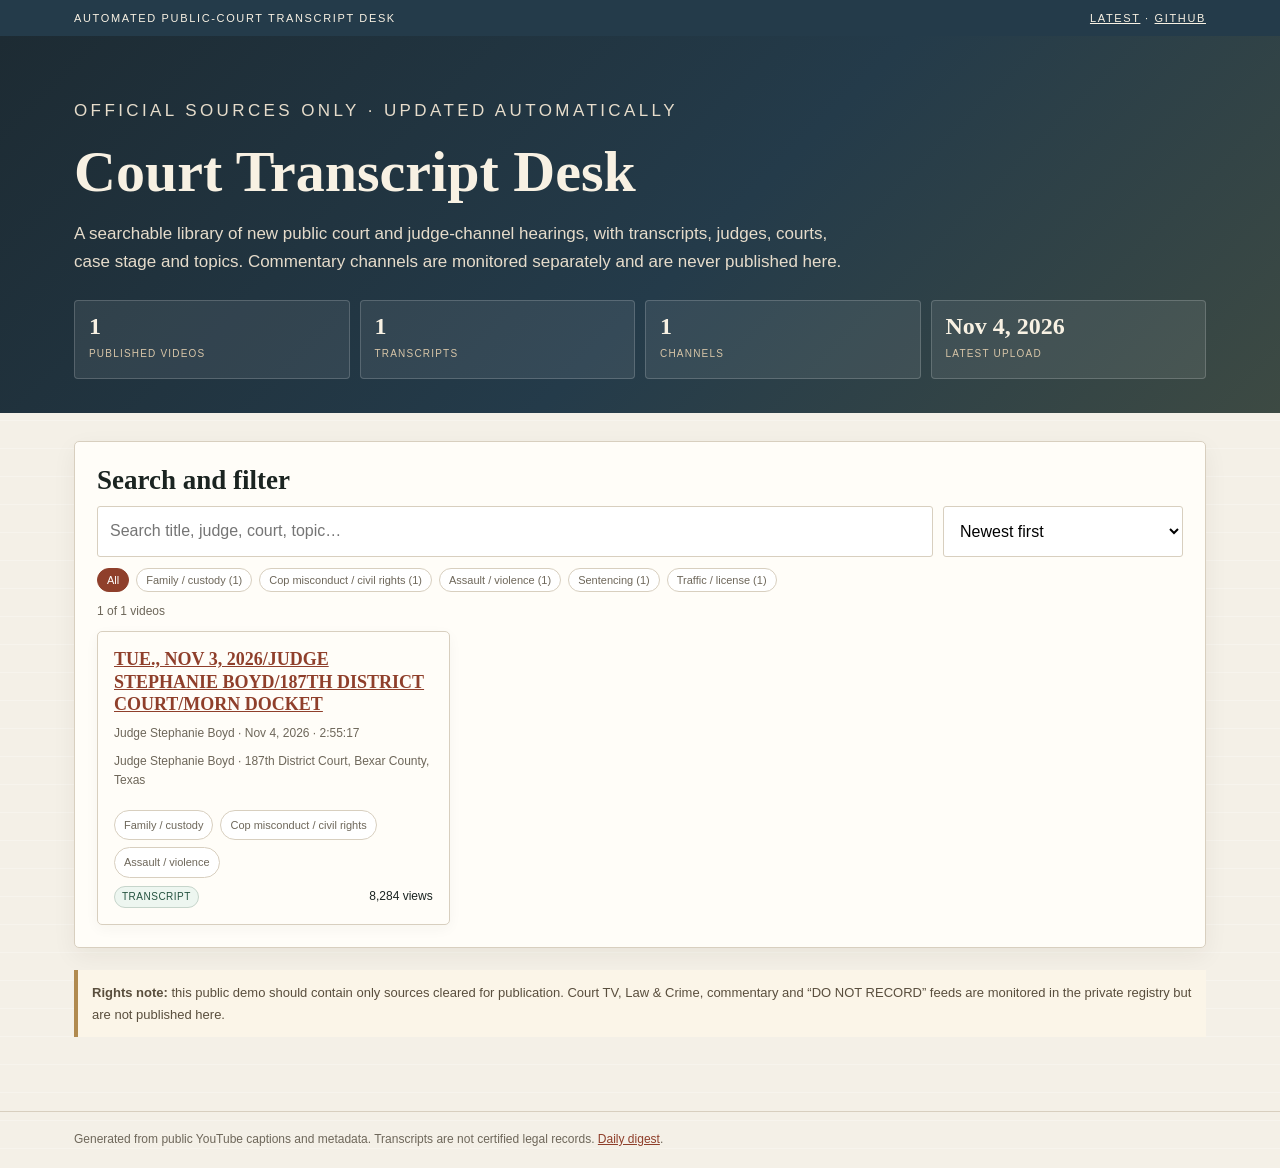
==== site/index.html @ f31dbe71 "feat: automated court transcript desk MVP" ====
<!doctype html><html lang="en"><head><meta charset="utf-8"><meta name="viewport" content="width=device-width,initial-scale=1">
<title>Court Transcript Desk</title><link rel="stylesheet" href="assets/style.css"></head><body>
<div class="top"><div class="wrap"><span>Automated public-court transcript desk</span><span><a href="digest.html">Latest</a> · <a href="https://github.com/" rel="noopener">GitHub</a></span></div></div>
<header class="hero"><div class="wrap"><p class="kicker">Official sources only · updated automatically</p>
<h1>Court Transcript Desk</h1>
<p>A searchable library of new public court and judge-channel hearings, with transcripts, judges, courts, case stage and topics. Commentary channels are monitored separately and are never published here.</p>
<div class="stats">
<div class="stat"><b id="s-videos">0</b><span>Published videos</span></div>
<div class="stat"><b id="s-transcripts">0</b><span>Transcripts</span></div>
<div class="stat"><b id="s-channels">0</b><span>Channels</span></div>
<div class="stat"><b id="s-latest">—</b><span>Latest upload</span></div>
</div></div></header>
<main><div class="wrap">
<section class="panel"><h2>Search and filter</h2>
<div class="toolbar"><input id="search" type="search" placeholder="Search title, judge, court, topic…" autocomplete="off">
<select id="sort"><option value="newest">Newest first</option><option value="oldest">Oldest first</option><option value="views">Most viewed</option></select></div>
<div id="chips" class="chips"></div><div id="count" class="count"></div><div id="grid" class="grid"></div></section>
<div class="note"><strong>Rights note:</strong> this public demo should contain only sources cleared for publication. Court TV, Law &amp; Crime, commentary and “DO NOT RECORD” feeds are monitored in the private registry but are not published here.</div>
</div></main>
<footer><div class="wrap">Generated from public YouTube captions and metadata. Transcripts are not certified legal records. <a href="digest.html">Daily digest</a>.</div></footer>
<script src="assets/app.js"></script></body></html>
---- site/assets/style.css ----
:root{--ink:#1b2421;--paper:#f4f0e7;--card:#fffdf8;--line:#d8cfbf;--accent:#8f3f2b;--navy:#243b4a;--gold:#b08a4f;--muted:#6e675a}
*{box-sizing:border-box}
body{margin:0;background:var(--paper);color:var(--ink);font:16px/1.65 -apple-system,BlinkMacSystemFont,"Segoe UI",Roboto,Arial,sans-serif;background-image:linear-gradient(rgba(255,255,255,.25) 1px,transparent 1px);background-size:100% 28px}
a{color:var(--accent)} .wrap{max-width:1180px;margin:0 auto;padding:0 24px}
.top{background:var(--navy);color:#f8f1e3;font-size:11px;letter-spacing:.15em;text-transform:uppercase}
.top .wrap{display:flex;justify-content:space-between;min-height:36px;align-items:center;gap:12px}
.top a{color:#f8f1e3}
.hero{background:linear-gradient(135deg,#1d2b33,#243b4a 55%,#3d4a43);color:#f8f1e3;padding:44px 0 34px}
.kicker{font-size:11px;letter-spacing:.2em;text-transform:uppercase;color:#d9bd91}
h1{font:600 clamp(34px,5vw,58px)/1.05 Georgia,serif;margin:8px 0 12px}
.hero p{max-width:780px;color:#e6dccb;font-size:17px}
.stats{display:grid;grid-template-columns:repeat(auto-fit,minmax(140px,1fr));gap:10px;margin-top:24px}
.stat{background:rgba(255,255,255,.08);border:1px solid rgba(255,255,255,.18);padding:12px 14px;border-radius:4px}
.stat b{display:block;font:600 24px/1.1 Georgia,serif}.stat span{font-size:10px;text-transform:uppercase;letter-spacing:.12em;color:#d7c5a8}
main{padding:28px 0 60px}.panel{background:var(--card);border:1px solid var(--line);box-shadow:0 8px 24px rgba(50,40,25,.06);padding:22px;margin-bottom:22px;border-radius:5px}
h2{font:600 27px/1.2 Georgia,serif;margin:0 0 10px}
input,select{width:100%;padding:11px 12px;border:1px solid var(--line);background:#fff;font:inherit;border-radius:3px}
.toolbar{display:grid;grid-template-columns:1fr 240px;gap:10px}
.chips{display:flex;gap:7px;flex-wrap:wrap;margin-top:11px}
.chip{border:1px solid var(--line);background:#fff;color:var(--muted);padding:5px 9px;border-radius:99px;font-size:11px;cursor:pointer}
.chip.active{background:var(--accent);color:#fff;border-color:var(--accent)}
.count{font-size:12px;color:var(--muted);margin:10px 0}
.grid{display:grid;grid-template-columns:repeat(auto-fill,minmax(300px,1fr));gap:14px}
.card{background:var(--card);border:1px solid var(--line);border-radius:5px;padding:16px;display:flex;flex-direction:column;gap:8px;box-shadow:0 4px 14px rgba(50,40,25,.04)}
.card h3{font:600 18px/1.25 Georgia,serif;margin:0}.card .meta{font-size:12px;color:var(--muted)}
.badge{display:inline-block;font-size:10px;letter-spacing:.05em;text-transform:uppercase;border:1px solid #c6d5cb;background:#edf6f0;color:#24523f;padding:2px 7px;border-radius:99px}
.badge.warn{border-color:#e0c1b7;background:#fbefeb;color:#7a3a2c}
.card .foot{margin-top:auto;display:flex;justify-content:space-between;gap:8px;align-items:center;font-size:12px}
.btn{display:inline-block;border:1px solid var(--accent);color:var(--accent);padding:6px 10px;border-radius:3px;text-decoration:none;font-size:12px}
.btn:hover{background:var(--accent);color:#fff}
.note{border-left:4px solid var(--gold);background:#fbf5e8;padding:12px 14px;color:#594e3d;font-size:13px;margin:14px 0}
.transcript{font:16px/1.65 Georgia,"Times New Roman",serif;max-width:900px;white-space:pre-wrap;overflow-wrap:anywhere}
.transcript .ts{font:11px/1.4 ui-monospace,SFMono-Regular,Menlo,monospace;color:var(--accent);margin-right:8px}
.meta-grid{display:grid;grid-template-columns:repeat(auto-fit,minmax(180px,1fr));gap:8px 18px;font-size:13px;color:var(--muted);margin:12px 0}
.meta-grid b{color:var(--ink)}
.empty{padding:28px;text-align:center;color:var(--muted)}
footer{border-top:1px solid var(--line);padding:18px 0;color:var(--muted);font-size:12px}
@media(max-width:720px){.wrap{padding:0 15px}.toolbar{grid-template-columns:1fr}.hero{padding:34px 0 26px}.panel{padding:16px}}
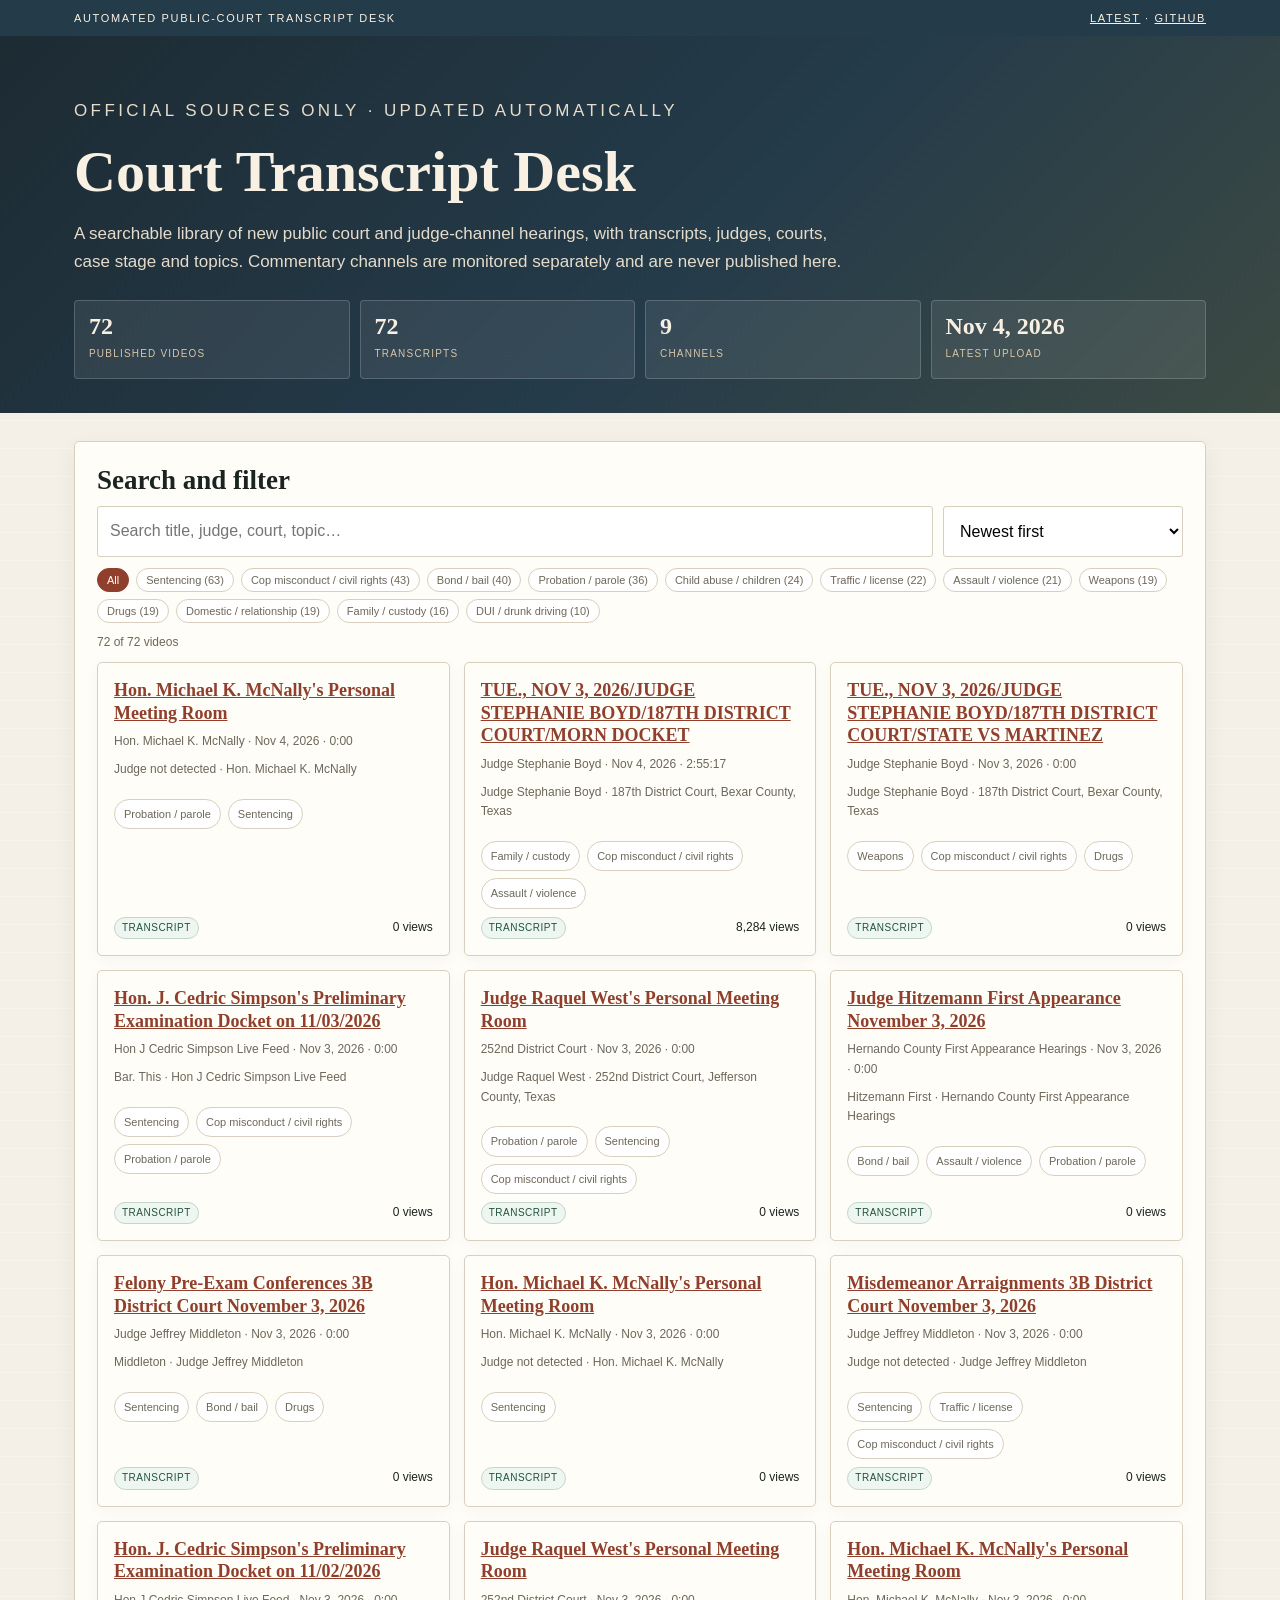
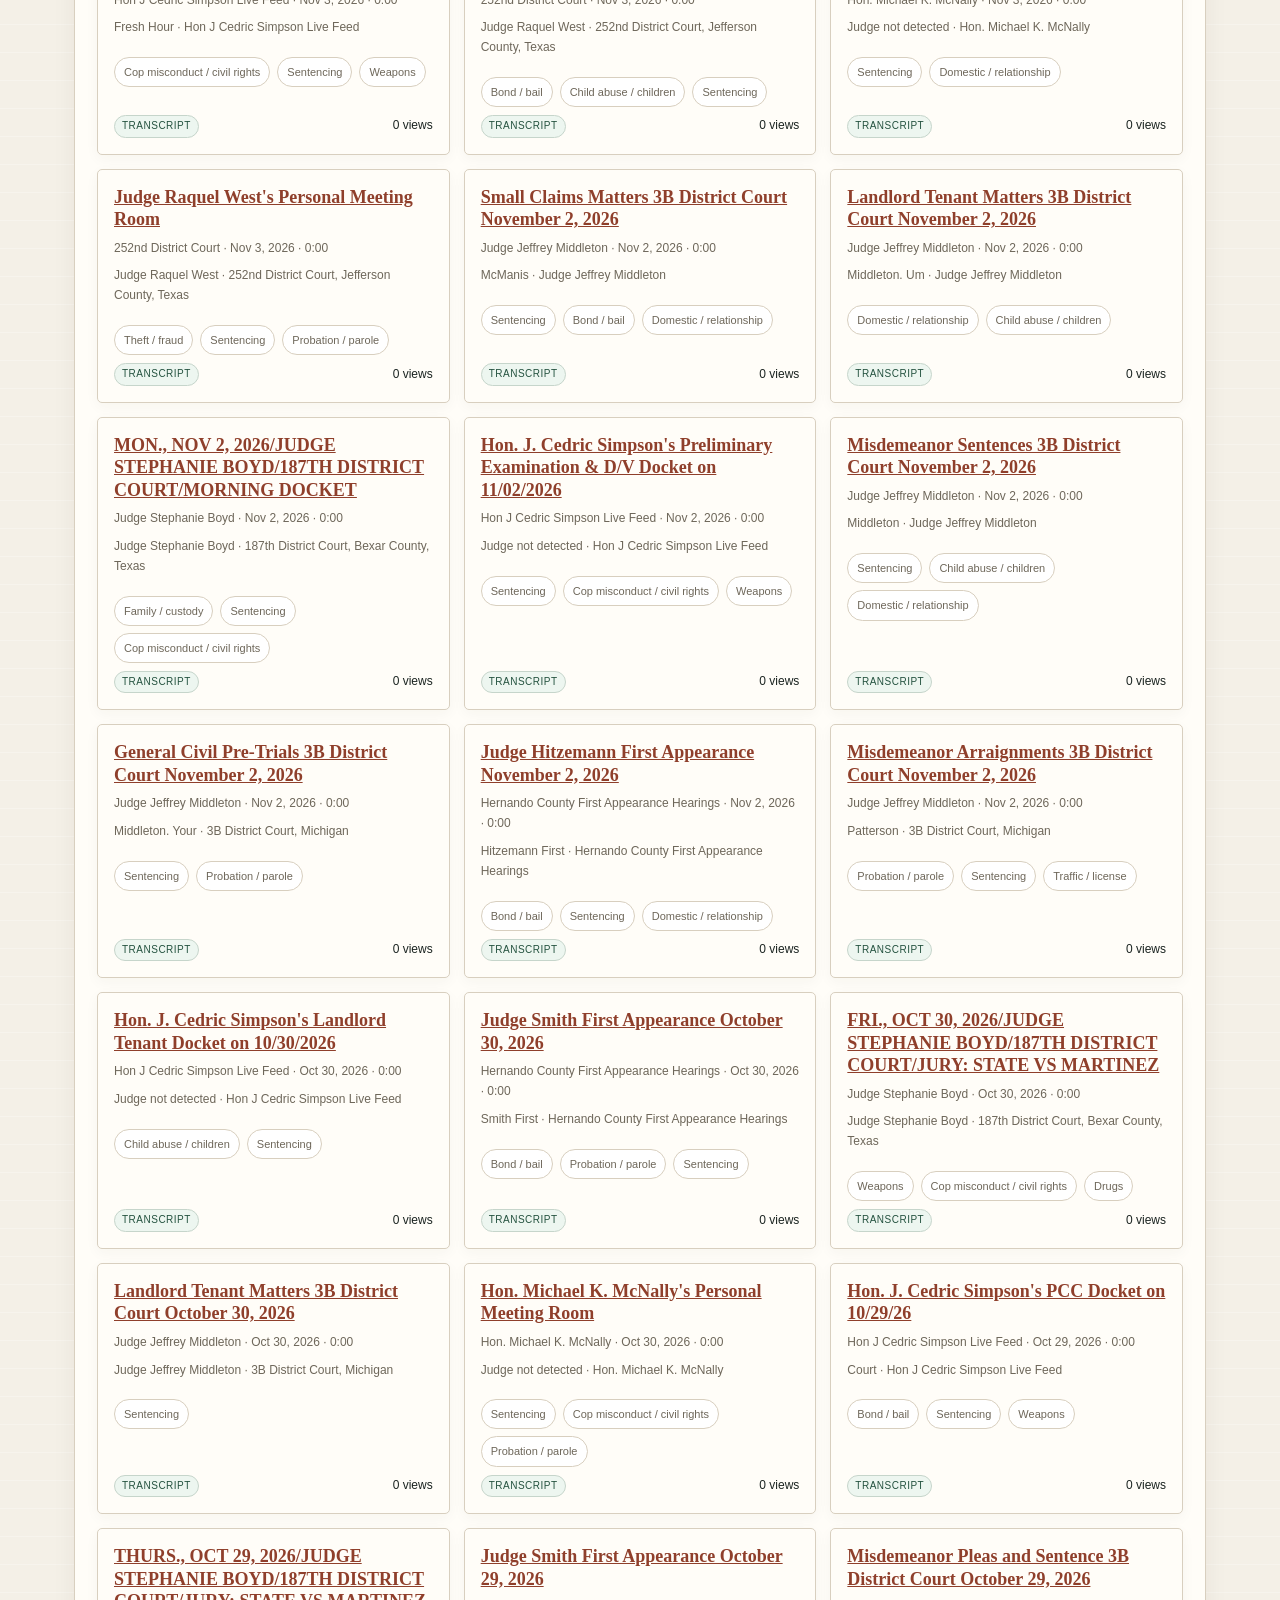
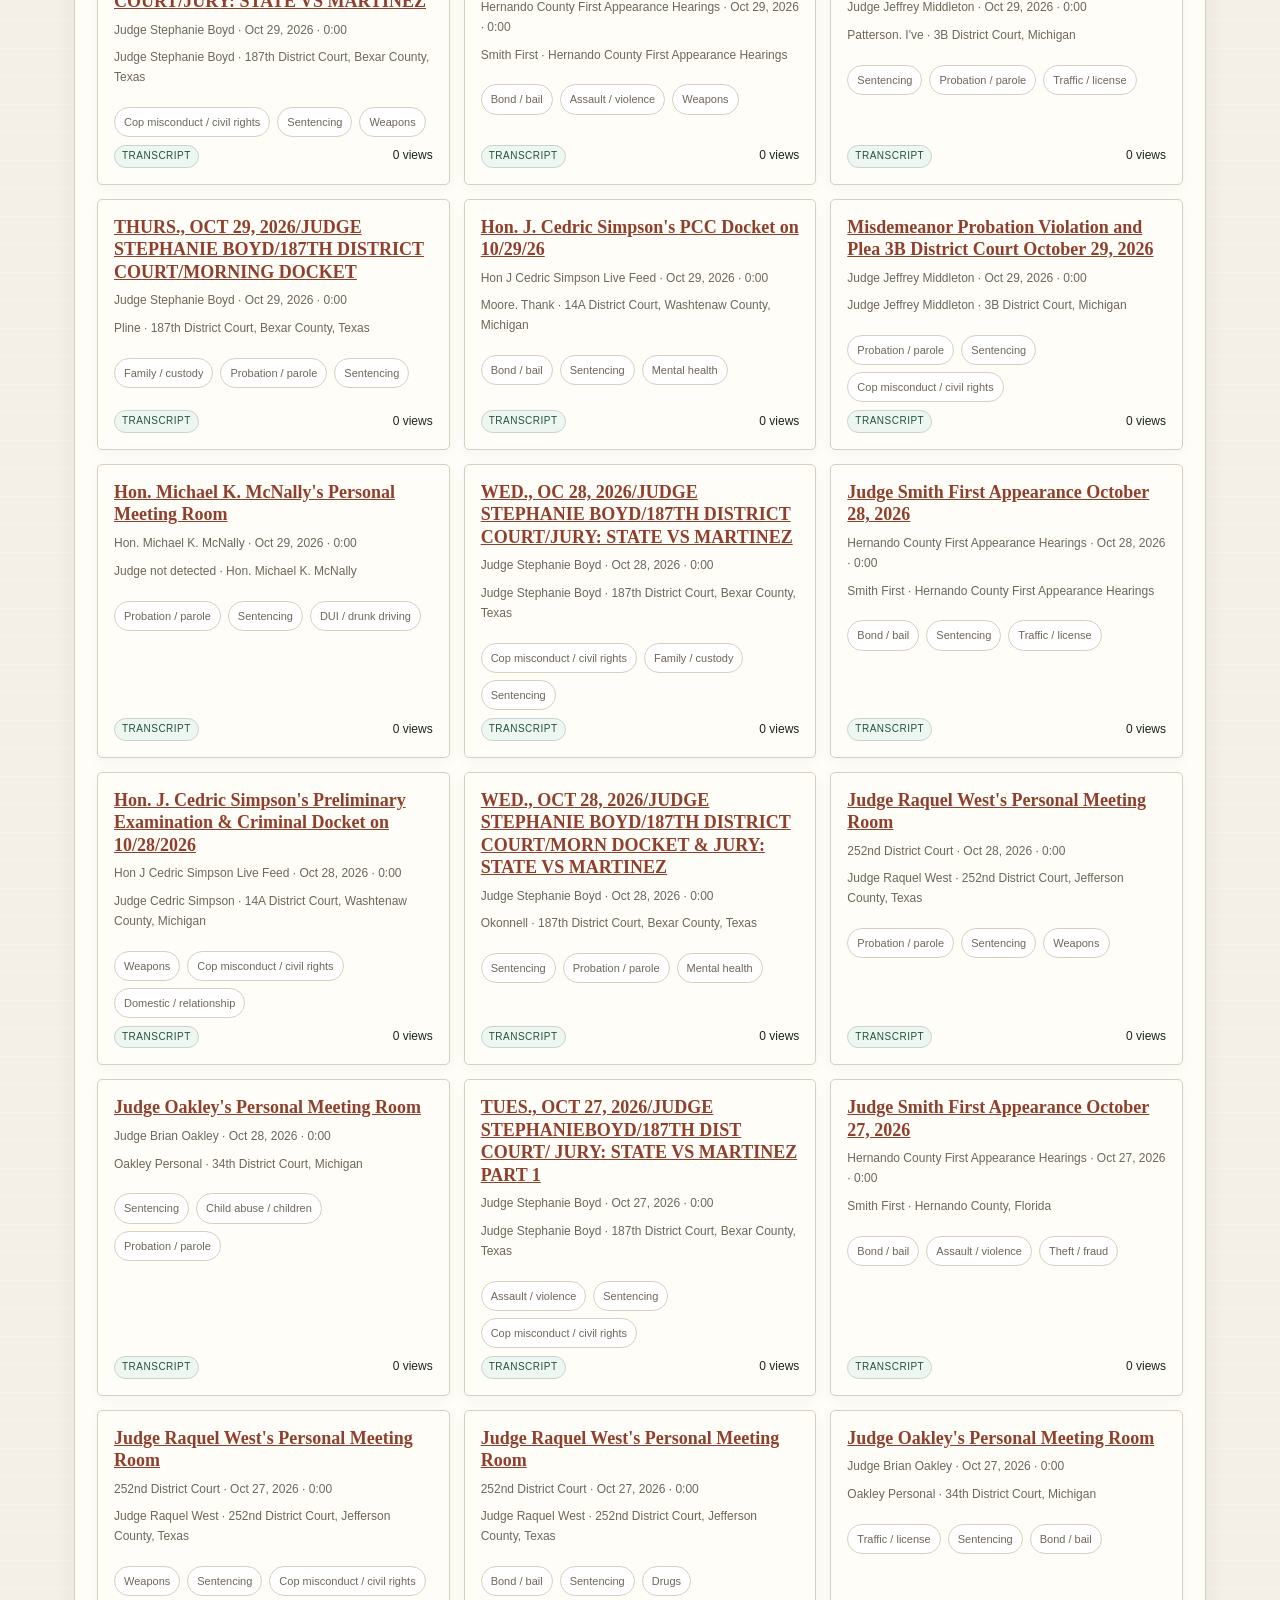
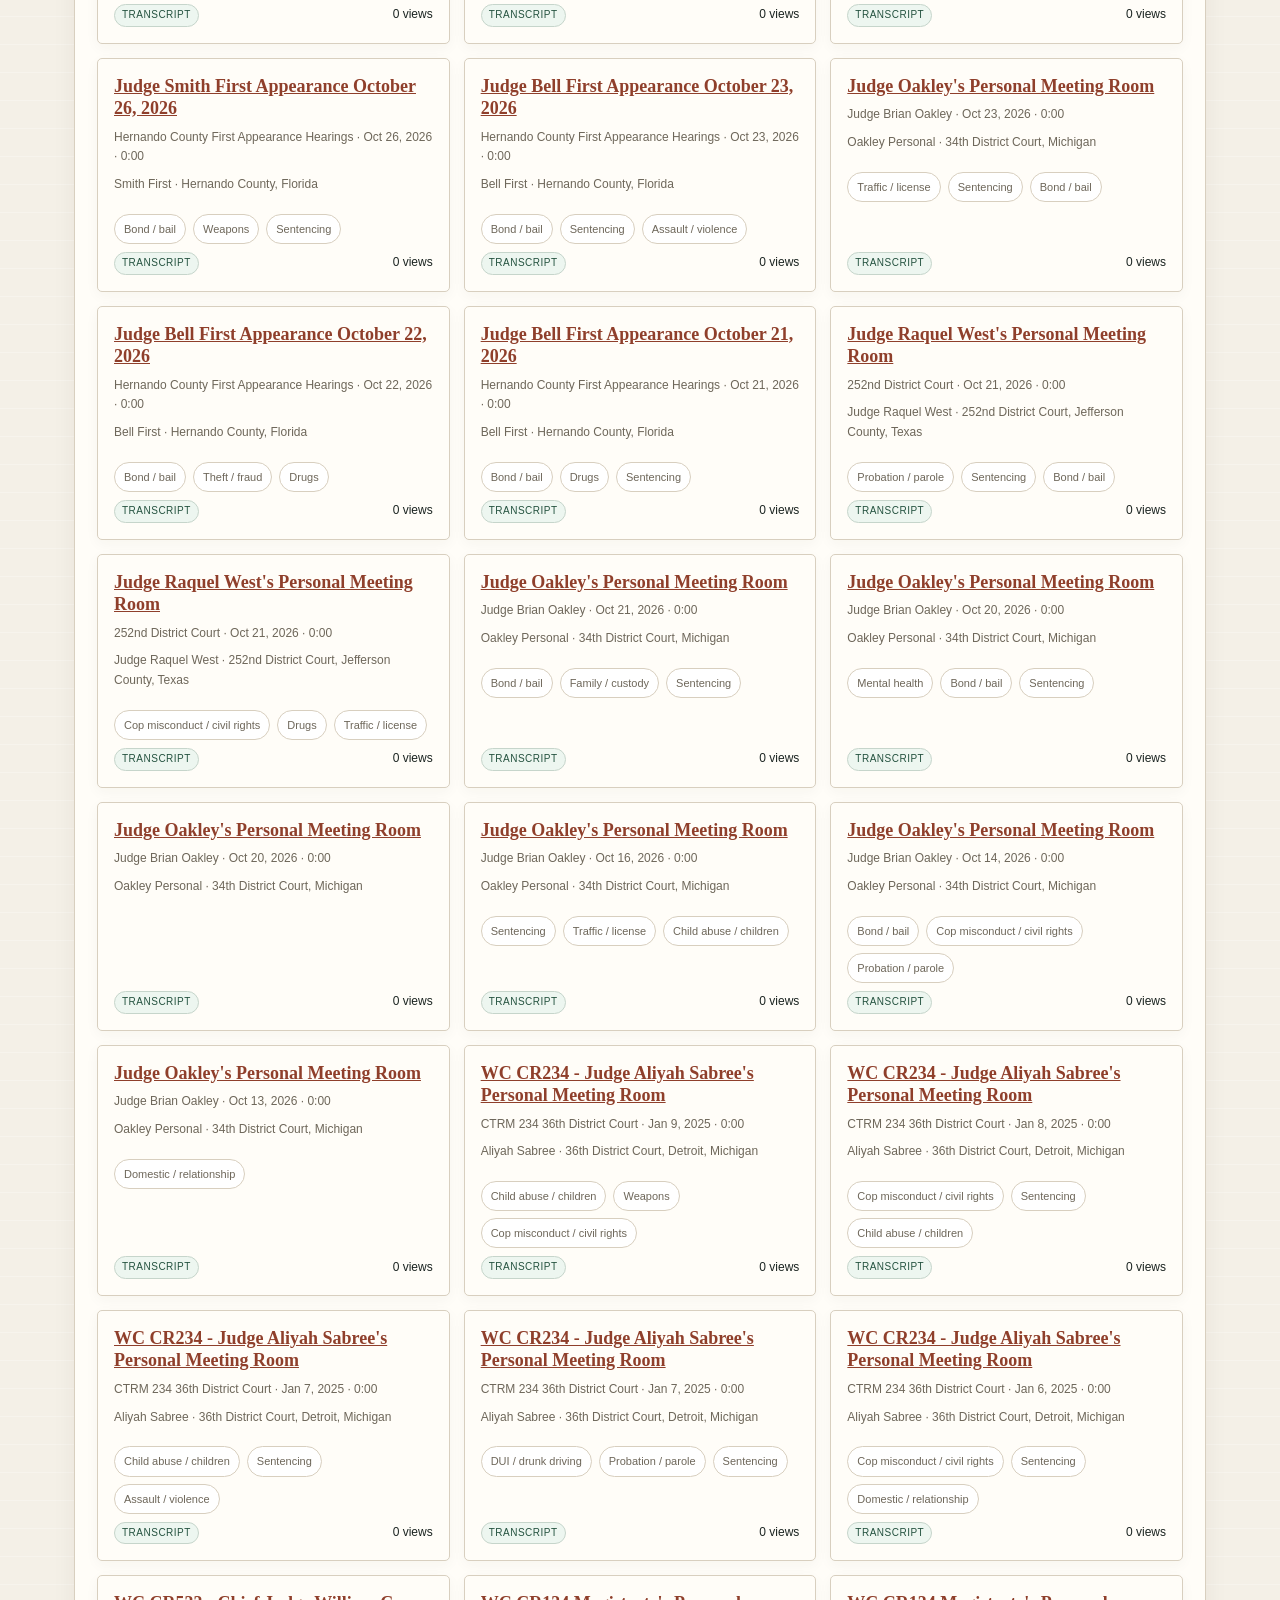
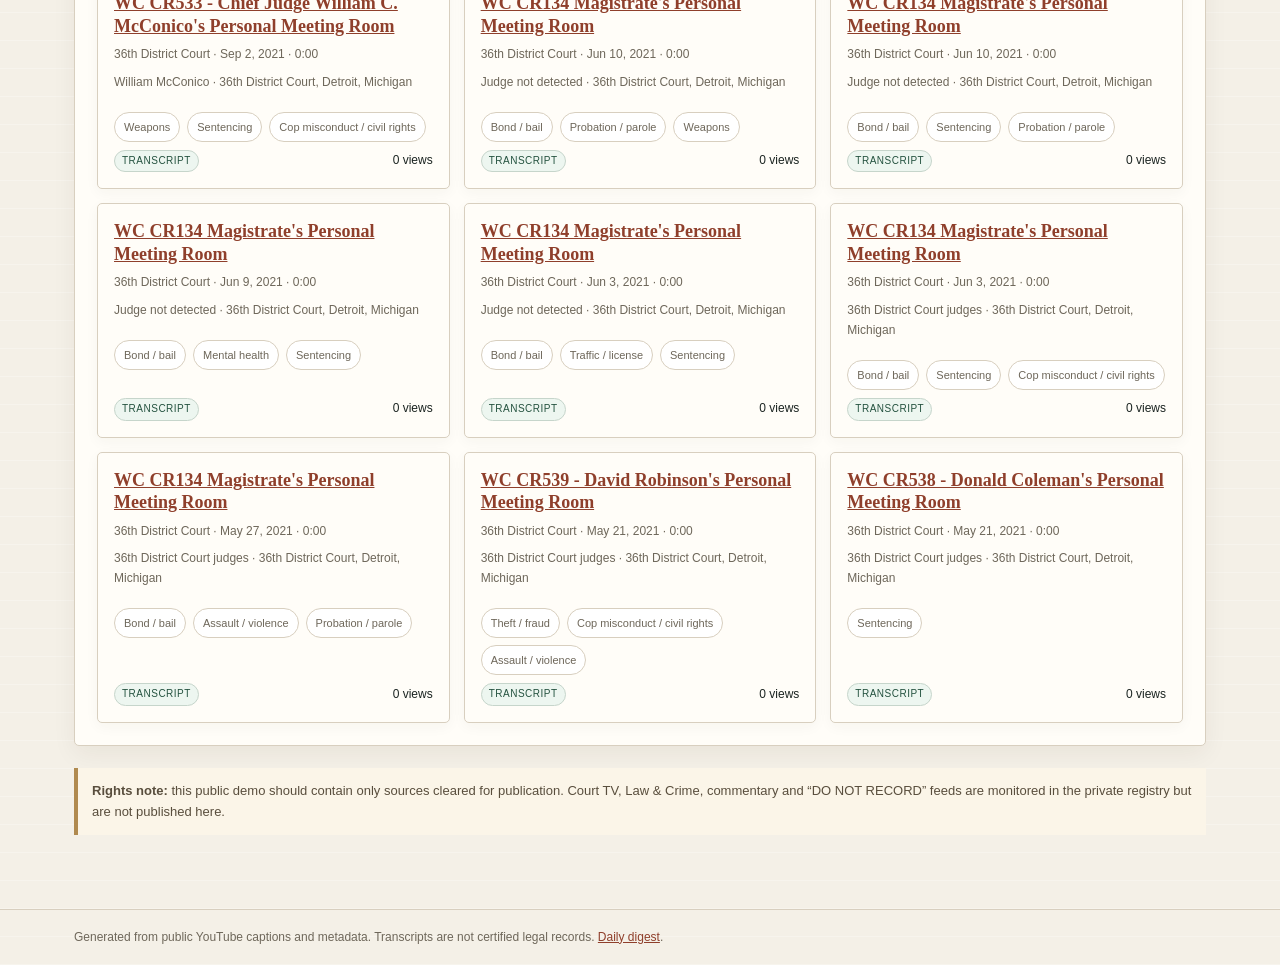
==== commit 90a41235: "docs: link dashboard to source repo" ====
--- a/site/index.html
+++ b/site/index.html
@@ -1,6 +1,6 @@
 <!doctype html><html lang="en"><head><meta charset="utf-8"><meta name="viewport" content="width=device-width,initial-scale=1">
 <title>Court Transcript Desk</title><link rel="stylesheet" href="assets/style.css"></head><body>
-<div class="top"><div class="wrap"><span>Automated public-court transcript desk</span><span><a href="digest.html">Latest</a> · <a href="https://github.com/" rel="noopener">GitHub</a></span></div></div>
+<div class="top"><div class="wrap"><span>Automated public-court transcript desk</span><span><a href="digest.html">Latest</a> · <a href="https://github.com/naveedpcworld-droid/court-transcript-desk" target="_blank" rel="noopener">GitHub</a></span></div></div>
 <header class="hero"><div class="wrap"><p class="kicker">Official sources only · updated automatically</p>
 <h1>Court Transcript Desk</h1>
 <p>A searchable library of new public court and judge-channel hearings, with transcripts, judges, courts, case stage and topics. Commentary channels are monitored separately and are never published here.</p>
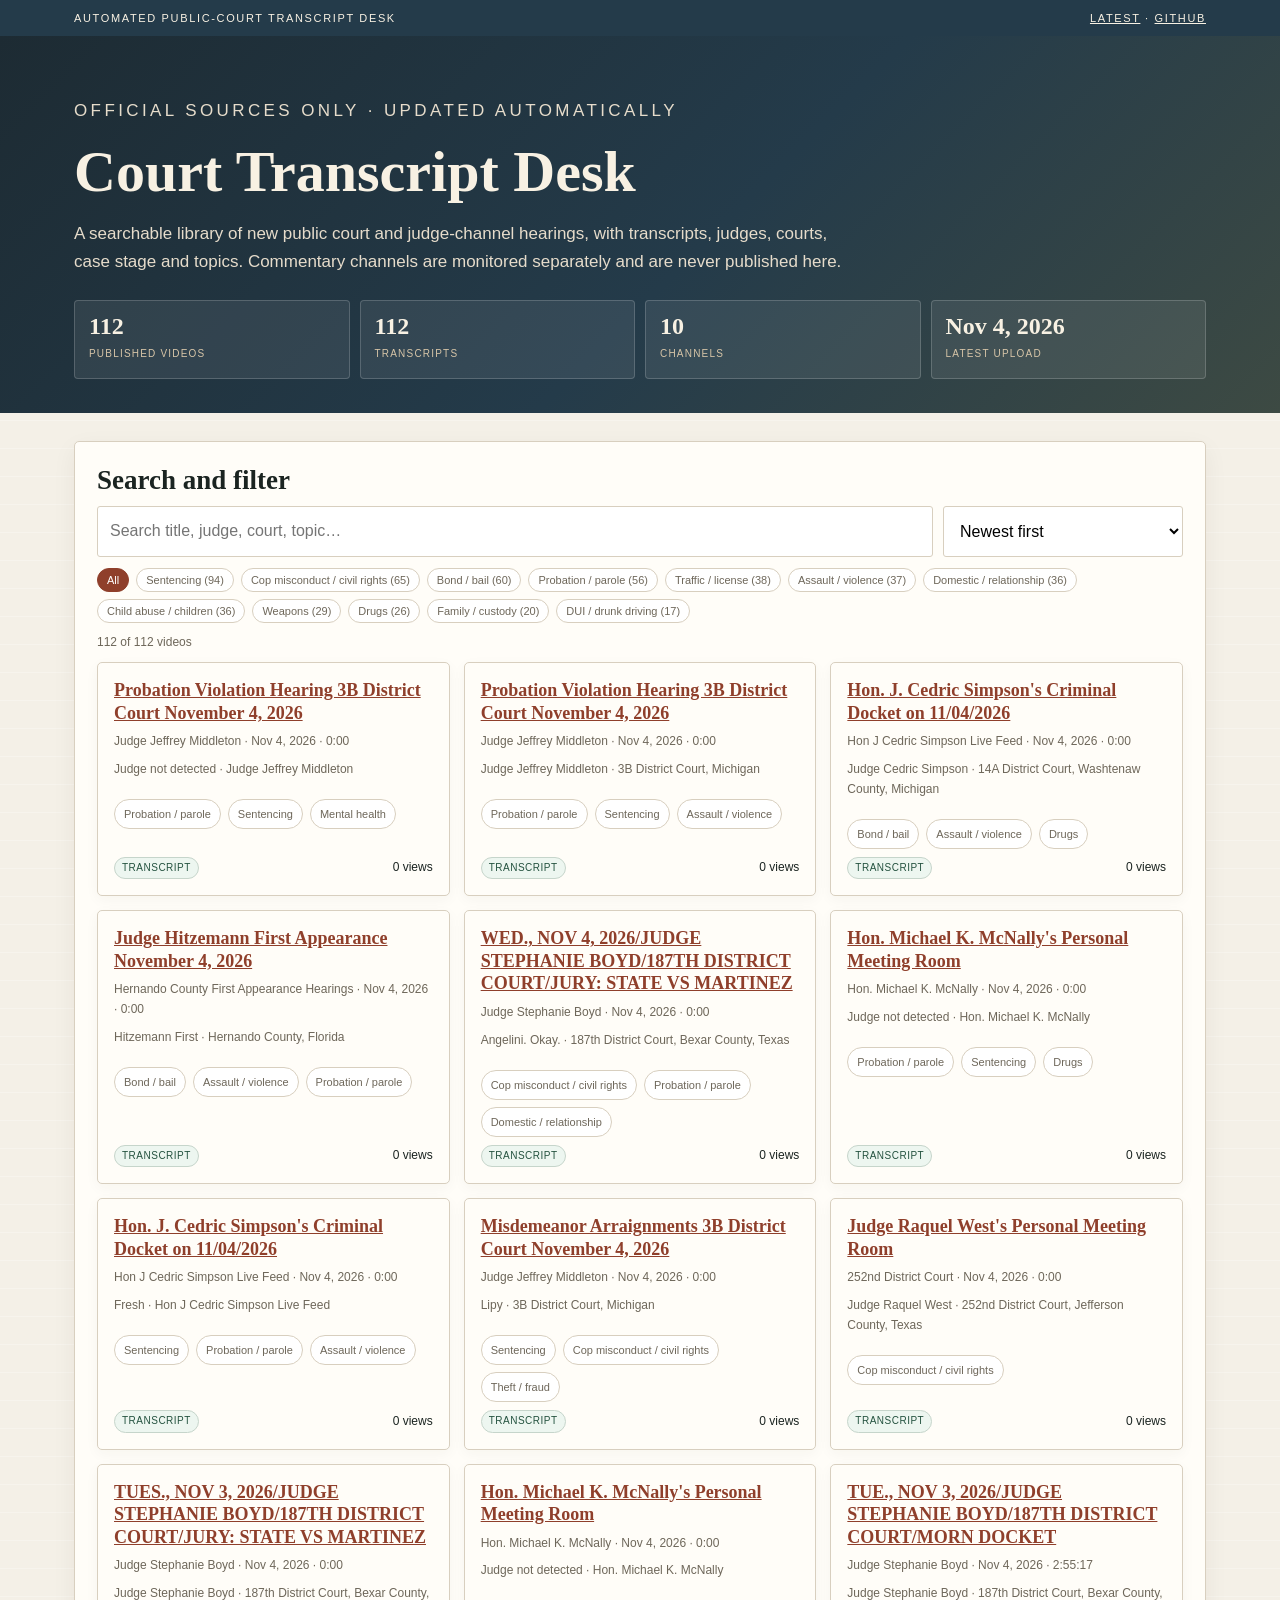
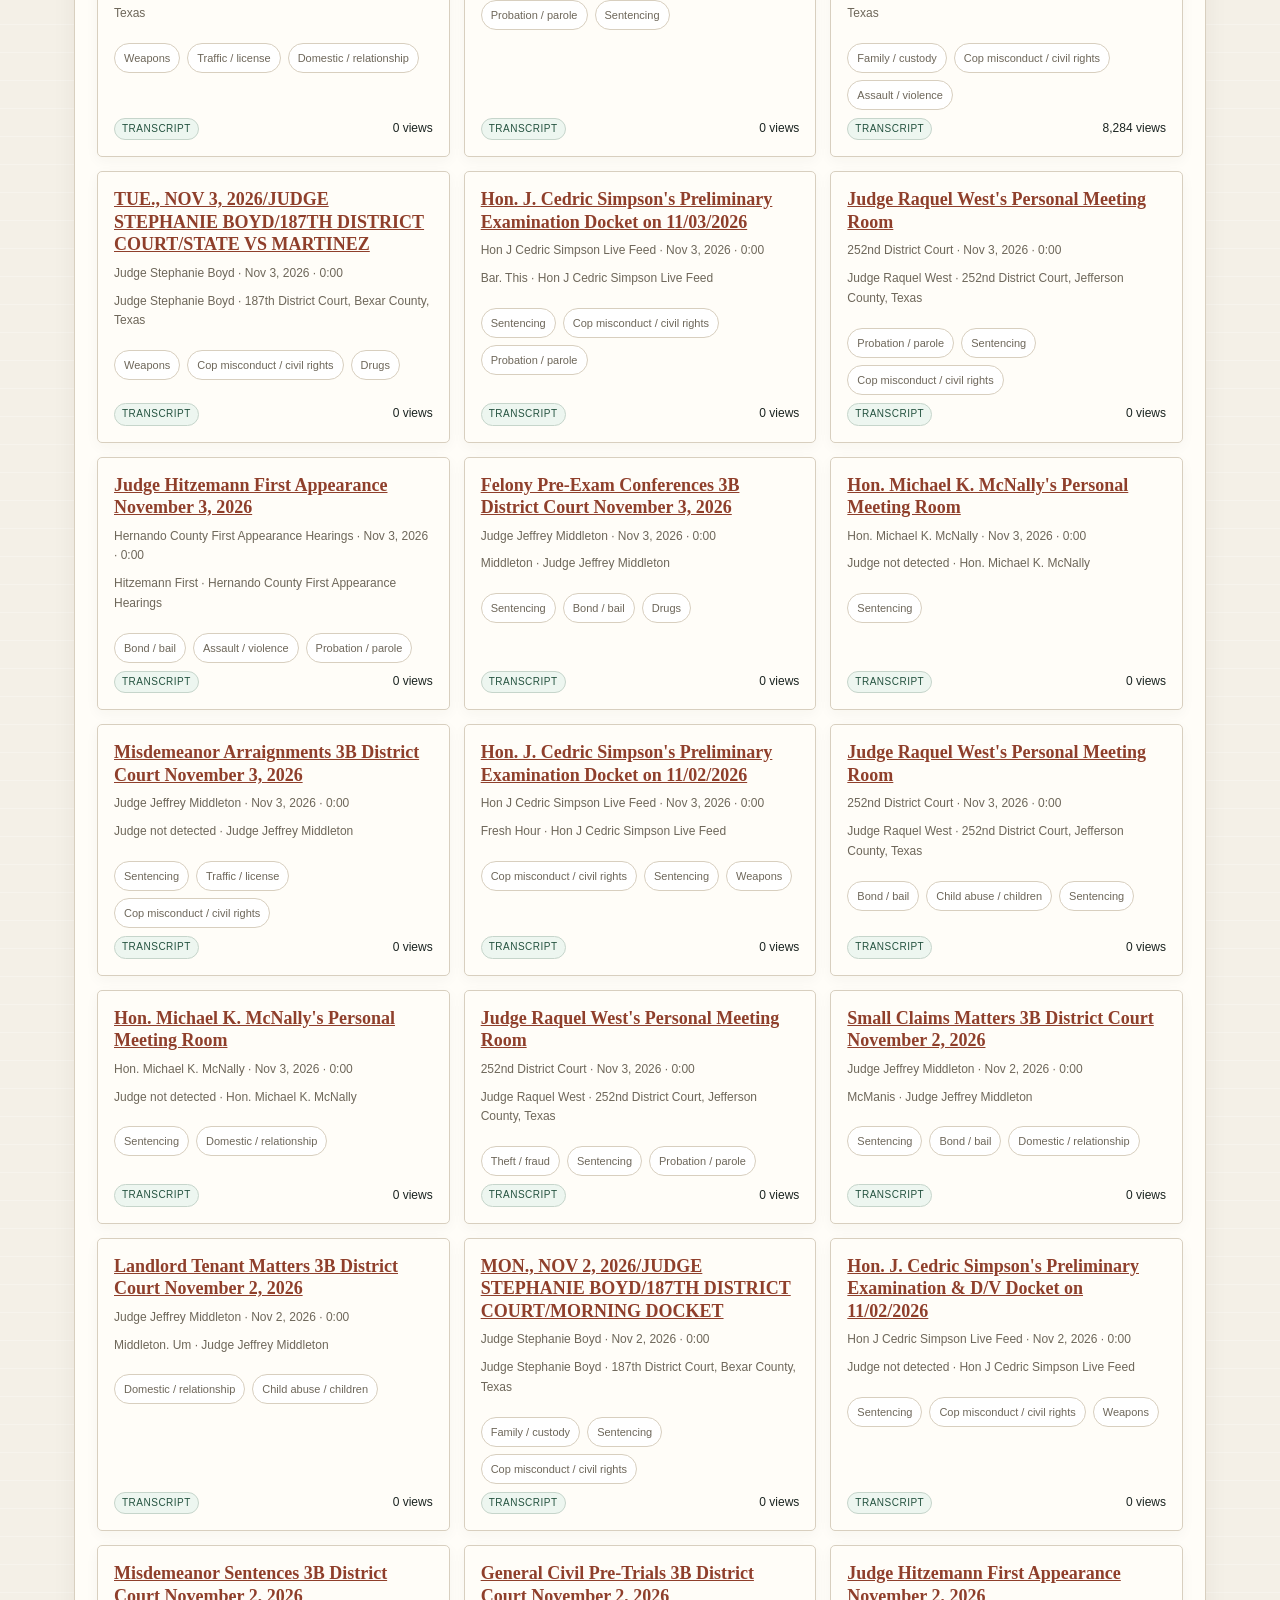
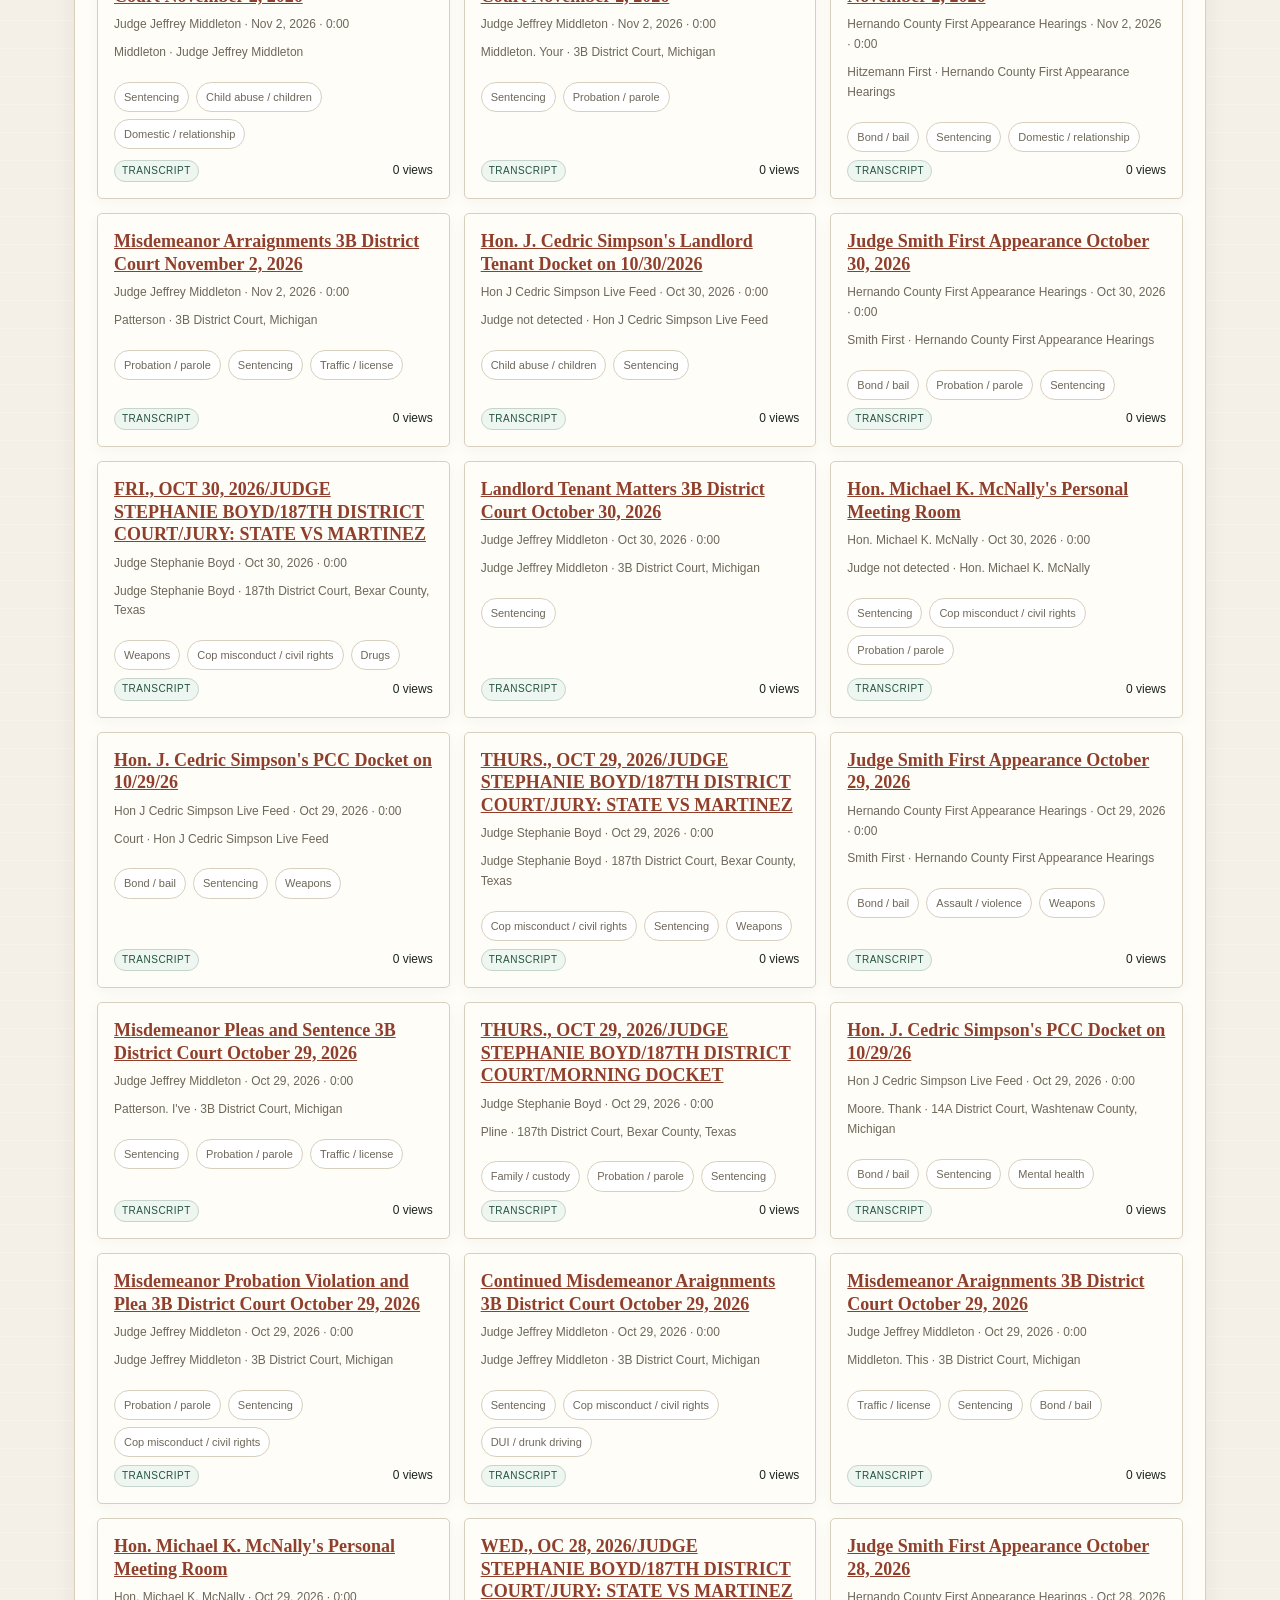
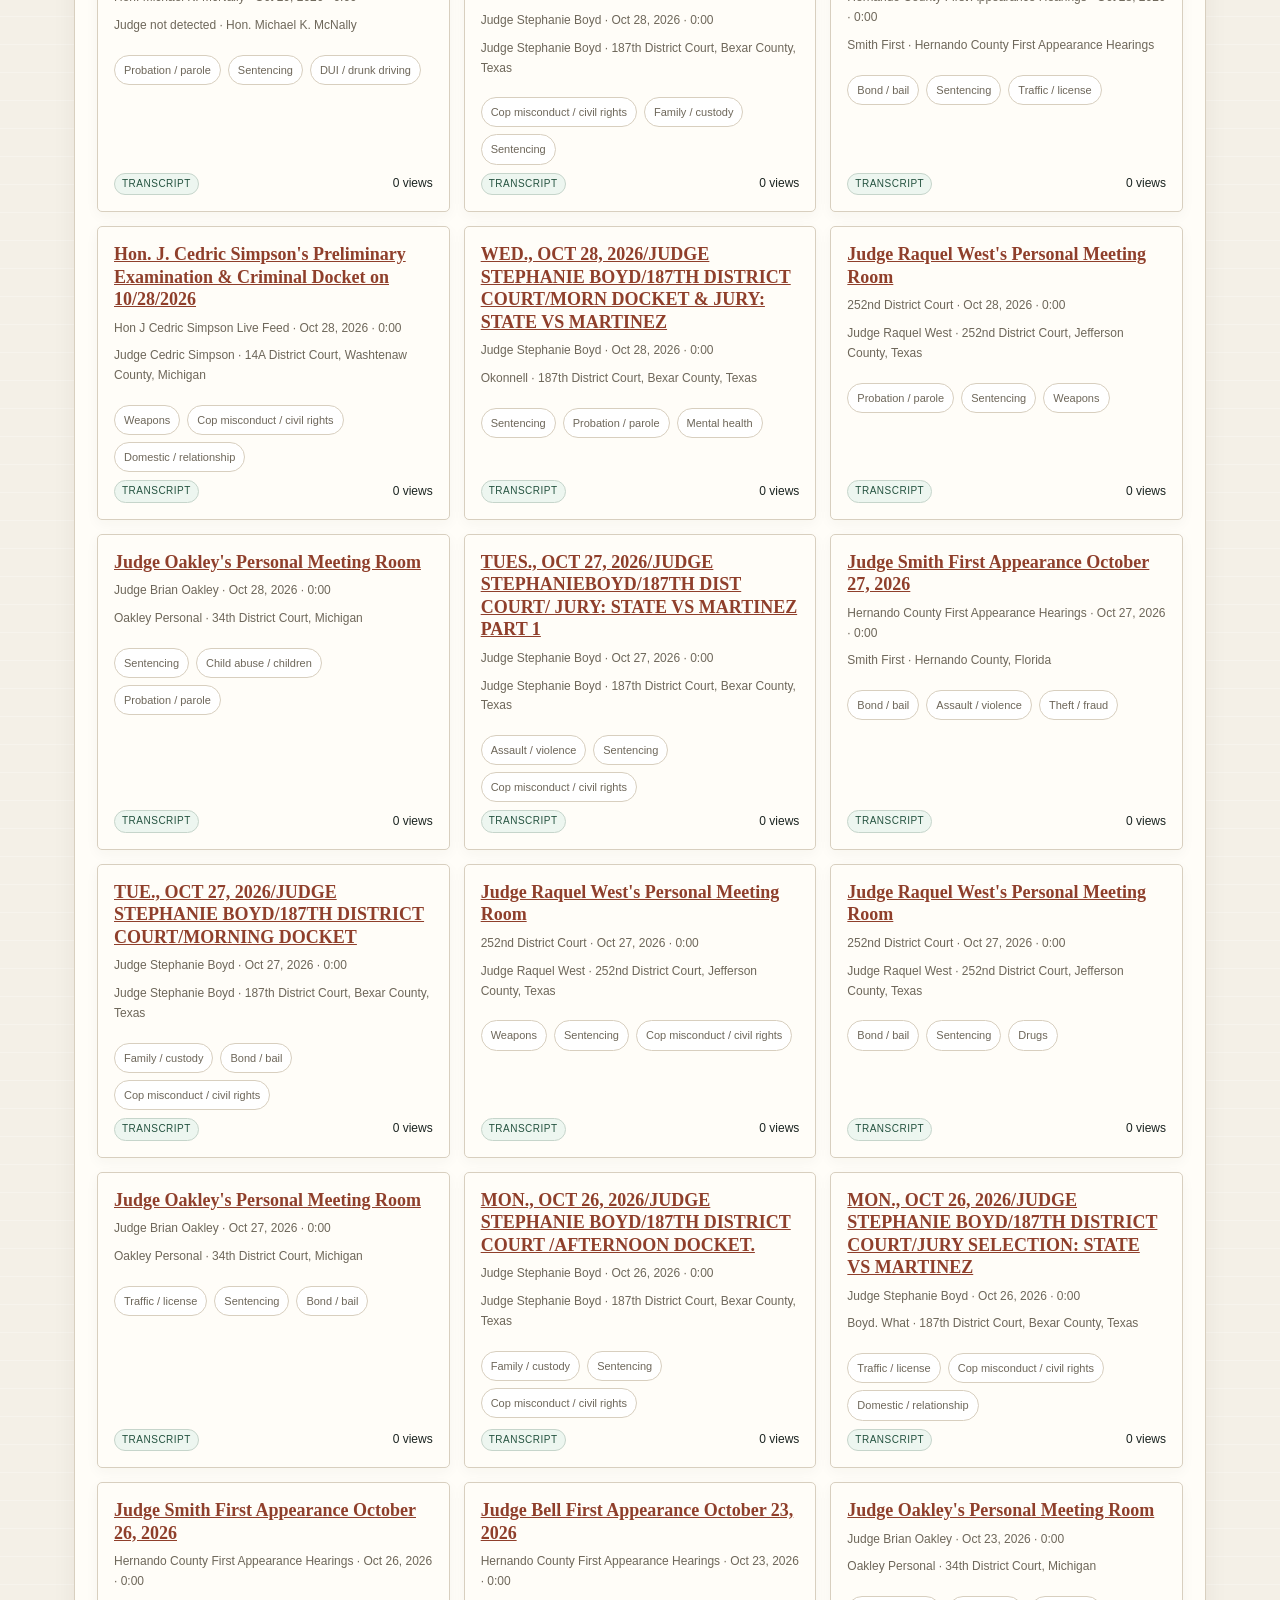
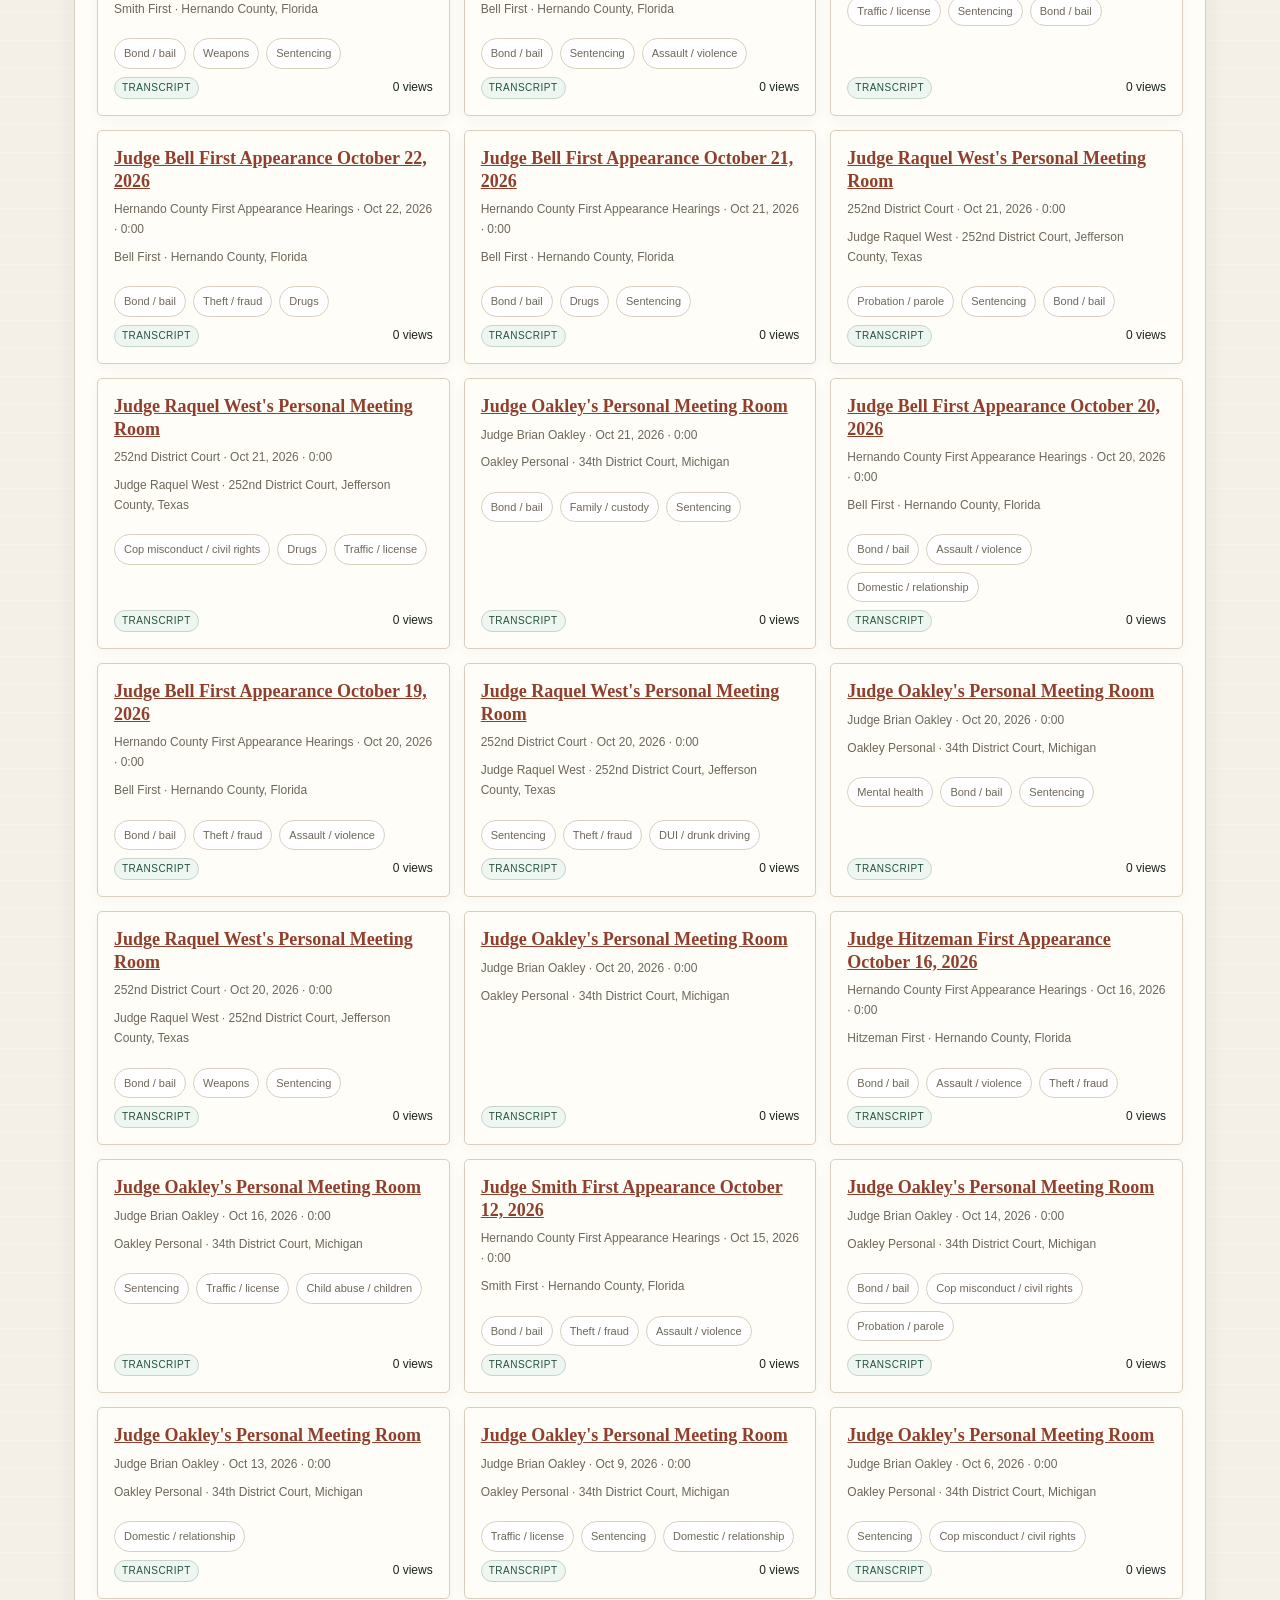
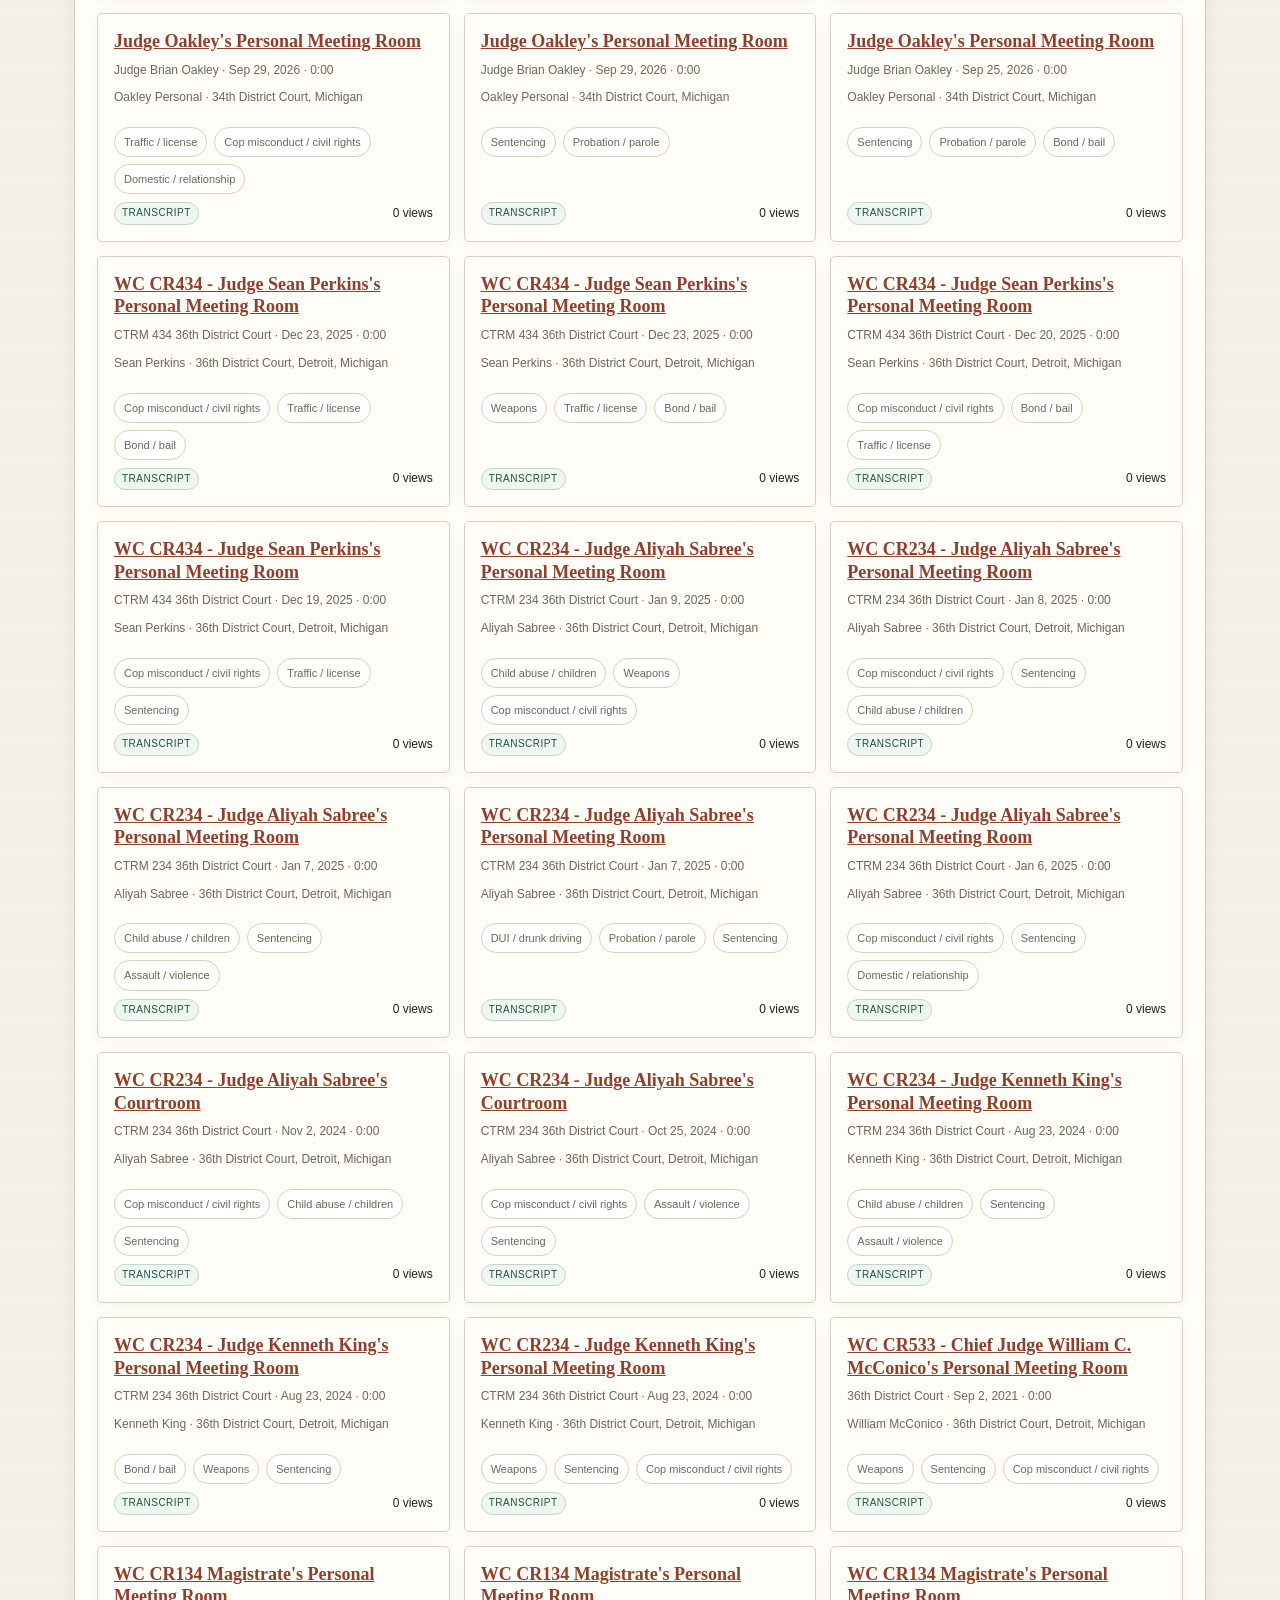
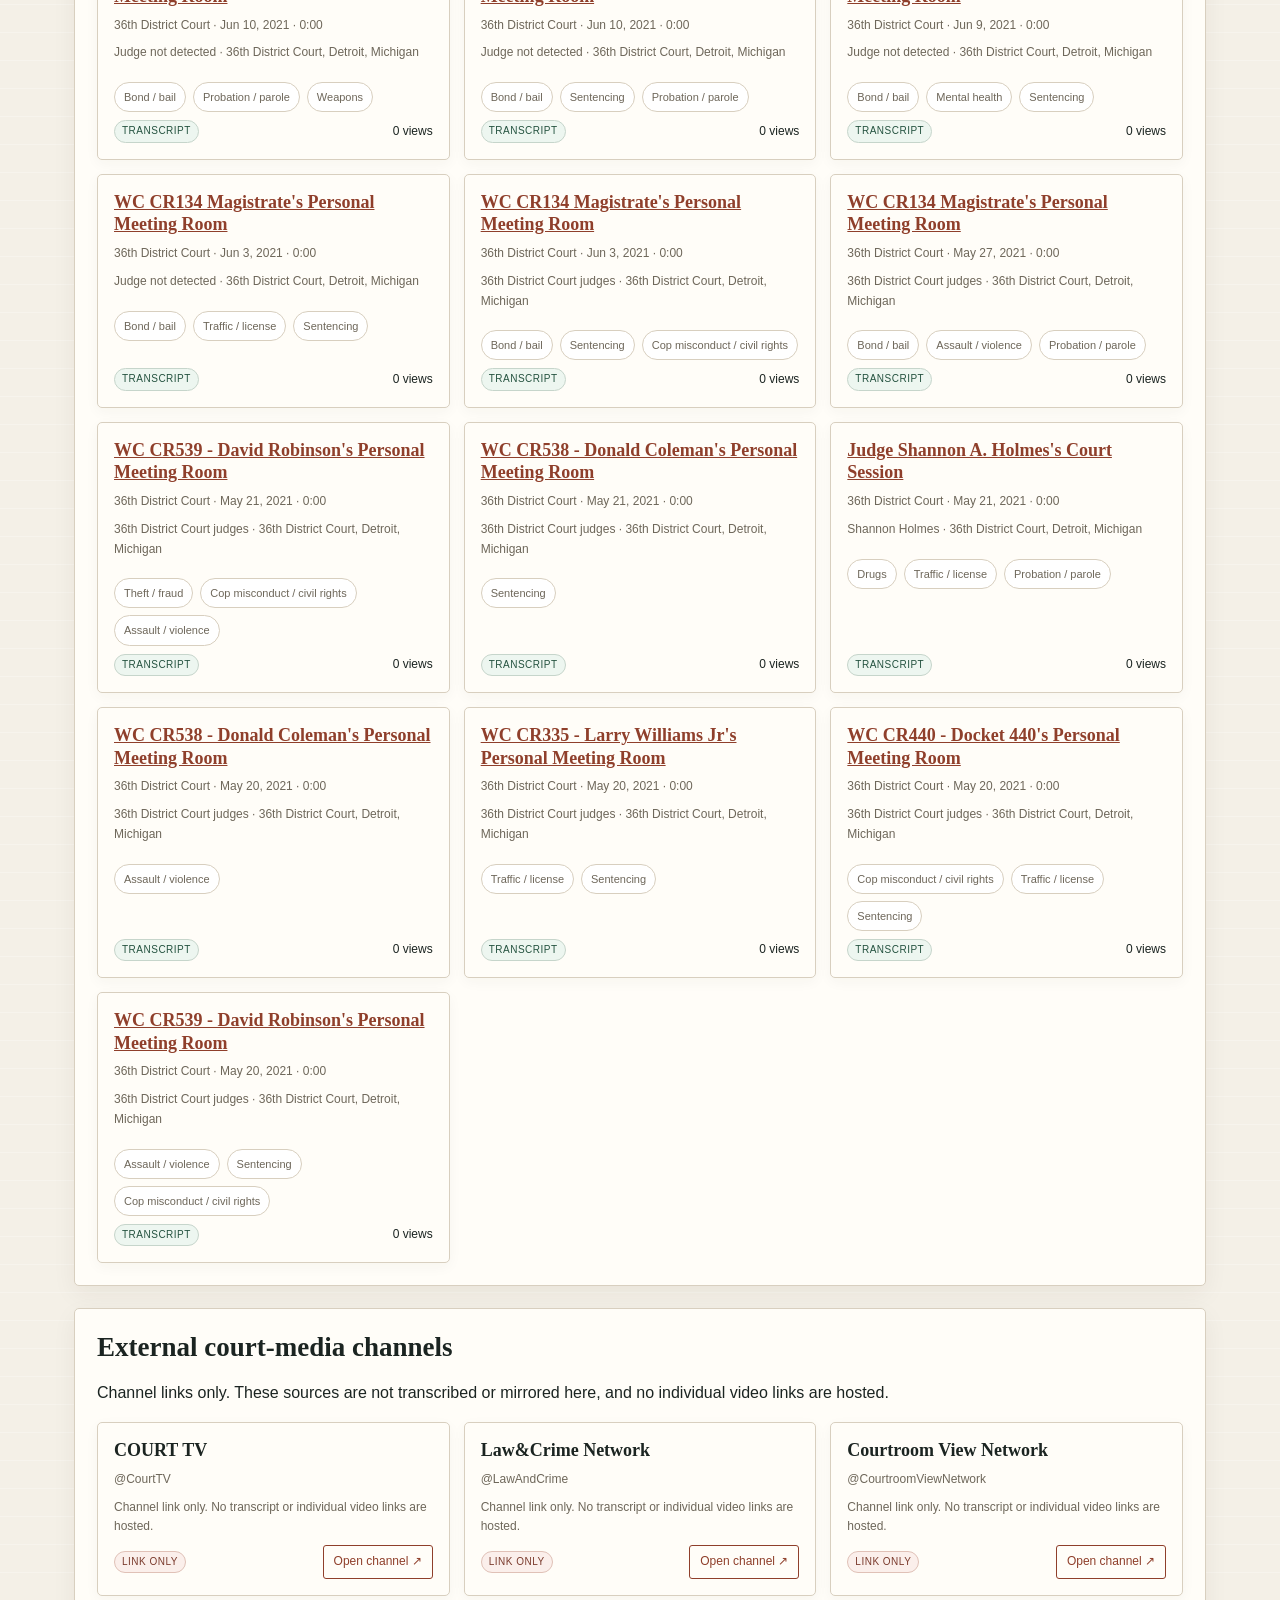
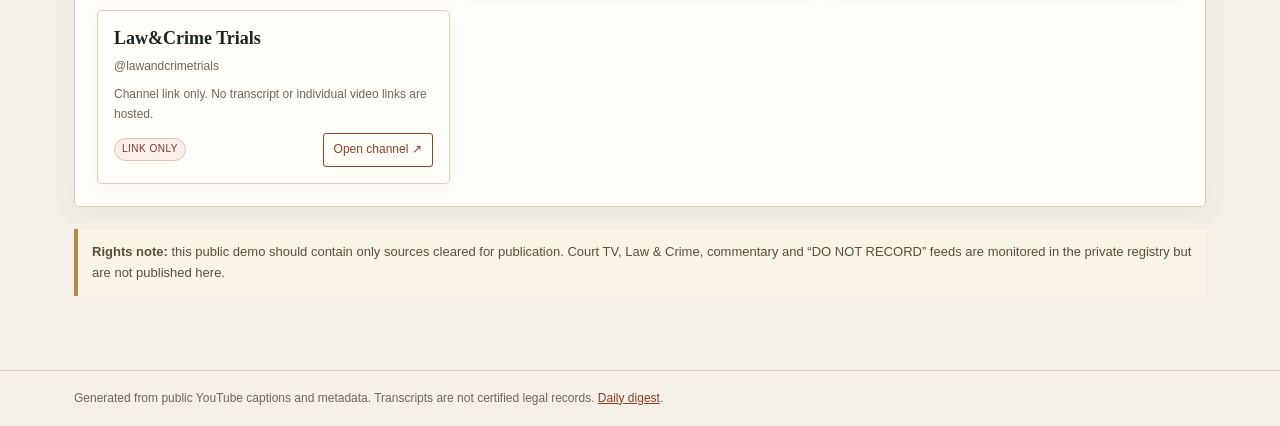
==== commit 66addf2a: "feat: media channels are link-only; no media files" ====
--- a/site/index.html
+++ b/site/index.html
@@ -15,6 +15,9 @@
 <div class="toolbar"><input id="search" type="search" placeholder="Search title, judge, court, topic…" autocomplete="off">
 <select id="sort"><option value="newest">Newest first</option><option value="oldest">Oldest first</option><option value="views">Most viewed</option></select></div>
 <div id="chips" class="chips"></div><div id="count" class="count"></div><div id="grid" class="grid"></div></section>
+<section class="panel" id="external-panel" style="display:none"><h2>External court-media channels</h2>
+<p>Channel links only. These sources are not transcribed or mirrored here, and no individual video links are hosted.</p>
+<div id="external" class="grid"></div></section>
 <div class="note"><strong>Rights note:</strong> this public demo should contain only sources cleared for publication. Court TV, Law &amp; Crime, commentary and “DO NOT RECORD” feeds are monitored in the private registry but are not published here.</div>
 </div></main>
 <footer><div class="wrap">Generated from public YouTube captions and metadata. Transcripts are not certified legal records. <a href="digest.html">Daily digest</a>.</div></footer>
